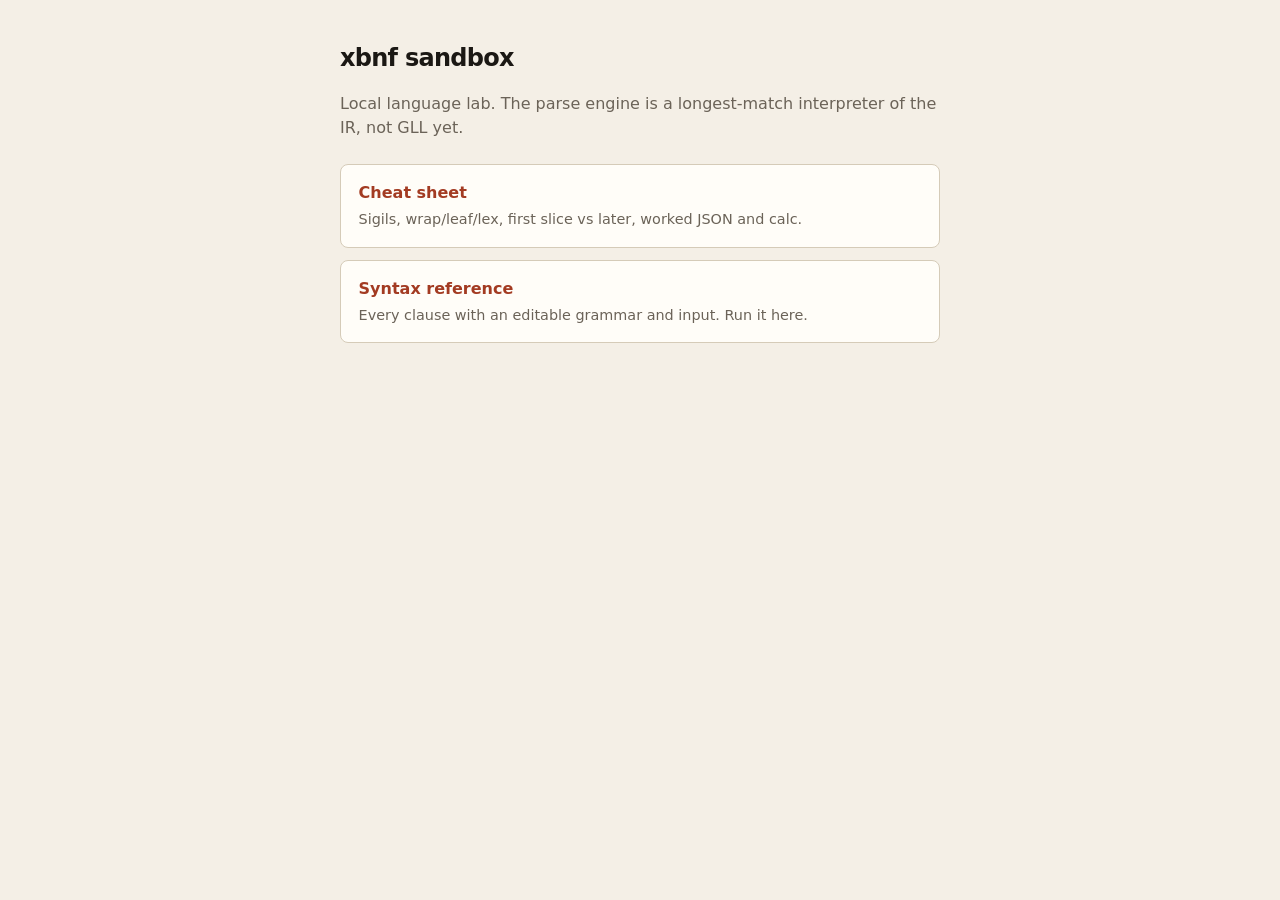
==== docs/index.html @ 1a377f07 "Add a runnable syntax reference to the sandbox Bootstrap parser (syntax.Parse) and a longest-match I" ====
<!--
Copyright 2026 Marcelo Cantos
SPDX-License-Identifier: Apache-2.0
-->
<!DOCTYPE html>
<html lang="en">
<head>
  <meta charset="utf-8">
  <meta name="viewport" content="width=device-width, initial-scale=1">
  <title>xbnf sandbox</title>
  <style>
    :root {
      color-scheme: light;
      --bg: #f4efe6; --bg-2: #ebe4d4; --ink: #1b1814; --muted: #6b6358;
      --line: #d5cbb8; --accent: #a33b22; --card: #fffdf8;
    }
    html[data-theme="dark"] {
      color-scheme: dark;
      --bg: #141210; --bg-2: #1c1915; --ink: #ece6da; --muted: #a3998c;
      --line: #3b342c; --accent: #e07a5f; --card: #1c1915;
    }
    * { box-sizing: border-box; }
    body {
      margin: 0; background: var(--bg); color: var(--ink);
      font: 16px/1.5 ui-sans-serif, system-ui, -apple-system, "Segoe UI", sans-serif;
    }
    main { max-width: 40rem; margin: 0 auto; padding: 2.5rem 1.25rem 3rem; }
    h1 { font-size: 1.5rem; letter-spacing: -0.03em; margin: 0 0 0.4rem; }
    p { color: var(--muted); }
    ul { list-style: none; margin: 1.5rem 0 0; padding: 0; display: grid; gap: 0.75rem; }
    a.card {
      display: block; text-decoration: none; color: inherit;
      background: var(--card); border: 1px solid var(--line);
      border-radius: 0.5rem; padding: 1rem 1.1rem;
    }
    a.card:hover { border-color: var(--accent); }
    a.card strong { display: block; color: var(--accent); margin-bottom: 0.25rem; }
    a.card span { display: block; color: var(--muted); font-size: 0.9rem; }
  </style>
</head>
<body>
  <main>
    <h1>xbnf sandbox</h1>
    <p>Local language lab. The parse engine is a longest-match interpreter of the IR, not GLL yet.</p>
    <ul>
      <li>
        <a class="card" href="cheatsheet.html">
          <strong>Cheat sheet</strong>
          <span>Sigils, wrap/leaf/lex, first slice vs later, worked JSON and calc.</span>
        </a>
      </li>
      <li>
        <a class="card" href="syntax.html">
          <strong>Syntax reference</strong>
          <span>Every clause with an editable grammar and input. Run it here.</span>
        </a>
      </li>
    </ul>
  </main>
</body>
</html>
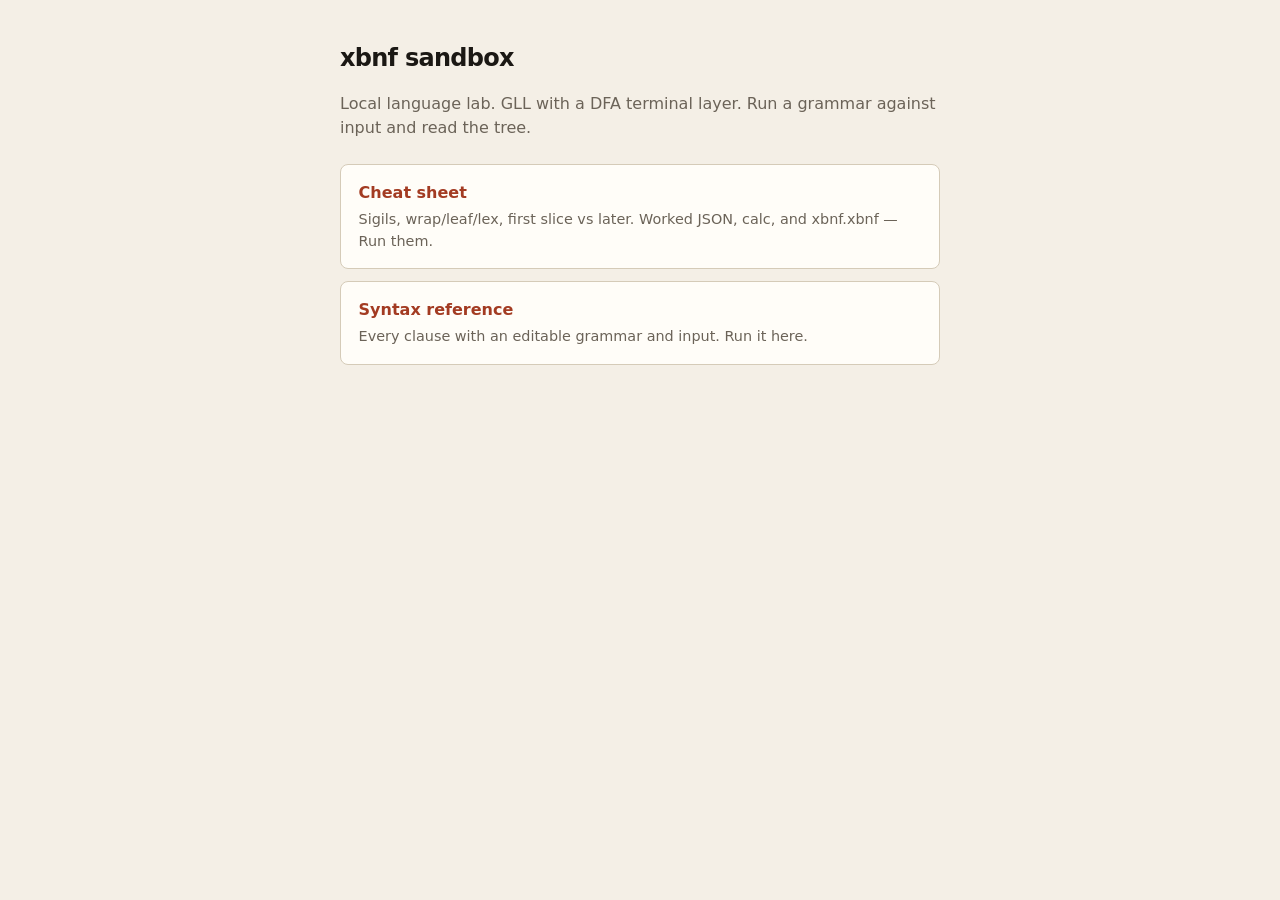
==== commit 4bfd75bf: "Make cheat sheet examples runnable with the shared tree viewer The syntax page only had one-off clau" ====
--- a/docs/index.html
+++ b/docs/index.html
@@ -41,12 +41,12 @@
 <body>
   <main>
     <h1>xbnf sandbox</h1>
-    <p>Local language lab. The parse engine is a longest-match interpreter of the IR, not GLL yet.</p>
+    <p>Local language lab. GLL with a DFA terminal layer. Run a grammar against input and read the tree.</p>
     <ul>
       <li>
         <a class="card" href="cheatsheet.html">
           <strong>Cheat sheet</strong>
-          <span>Sigils, wrap/leaf/lex, first slice vs later, worked JSON and calc.</span>
+          <span>Sigils, wrap/leaf/lex, first slice vs later. Worked JSON, calc, and xbnf.xbnf — Run them.</span>
         </a>
       </li>
       <li>
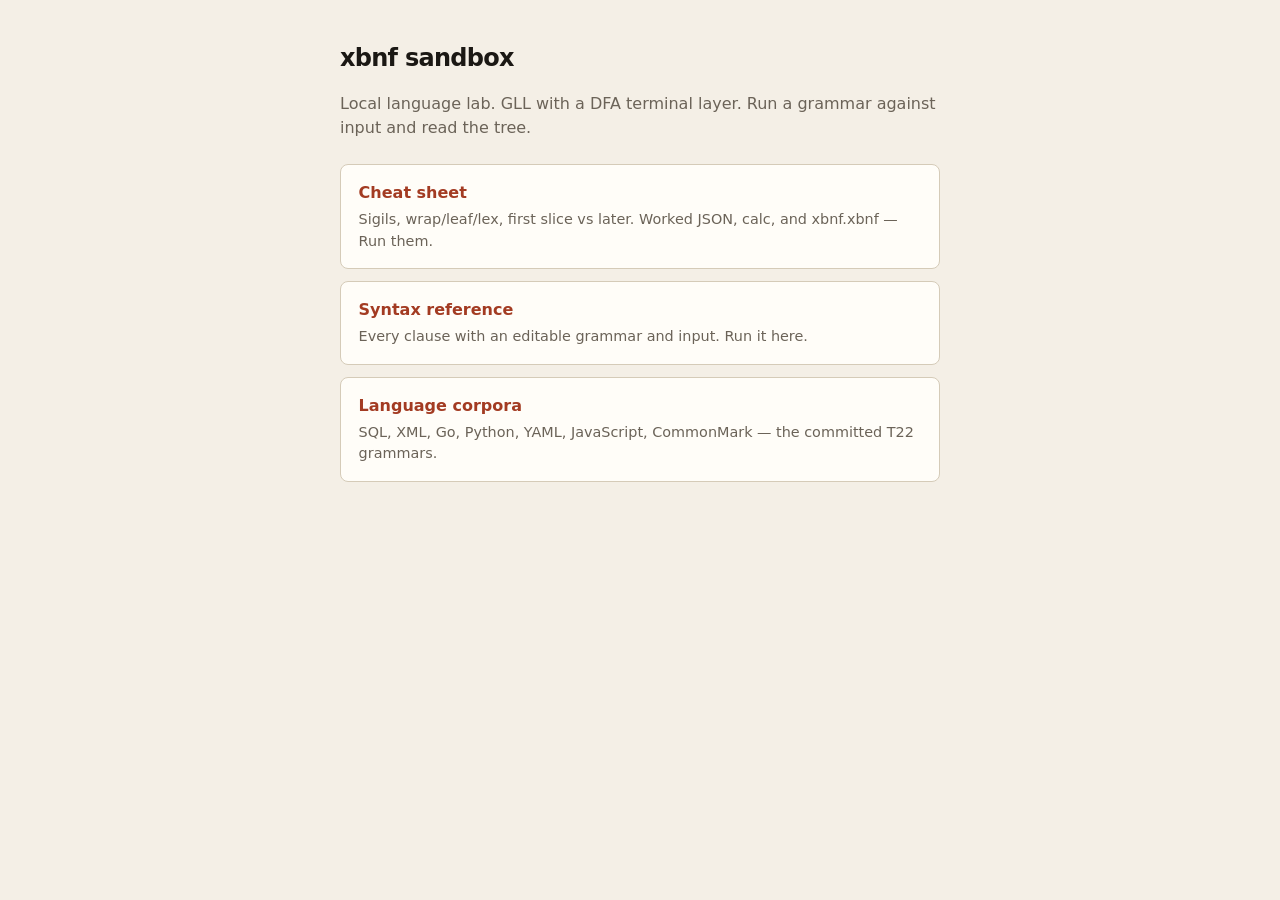
==== commit 701cbd88: "Add a sandbox page that runs the committed T22 language grammars The syntax and cheat sheet pages on" ====
--- a/docs/index.html
+++ b/docs/index.html
@@ -55,6 +55,12 @@
           <span>Every clause with an editable grammar and input. Run it here.</span>
         </a>
       </li>
+      <li>
+        <a class="card" href="languages.html">
+          <strong>Language corpora</strong>
+          <span>SQL, XML, Go, Python, YAML, JavaScript, CommonMark — the committed T22 grammars.</span>
+        </a>
+      </li>
     </ul>
   </main>
 </body>
